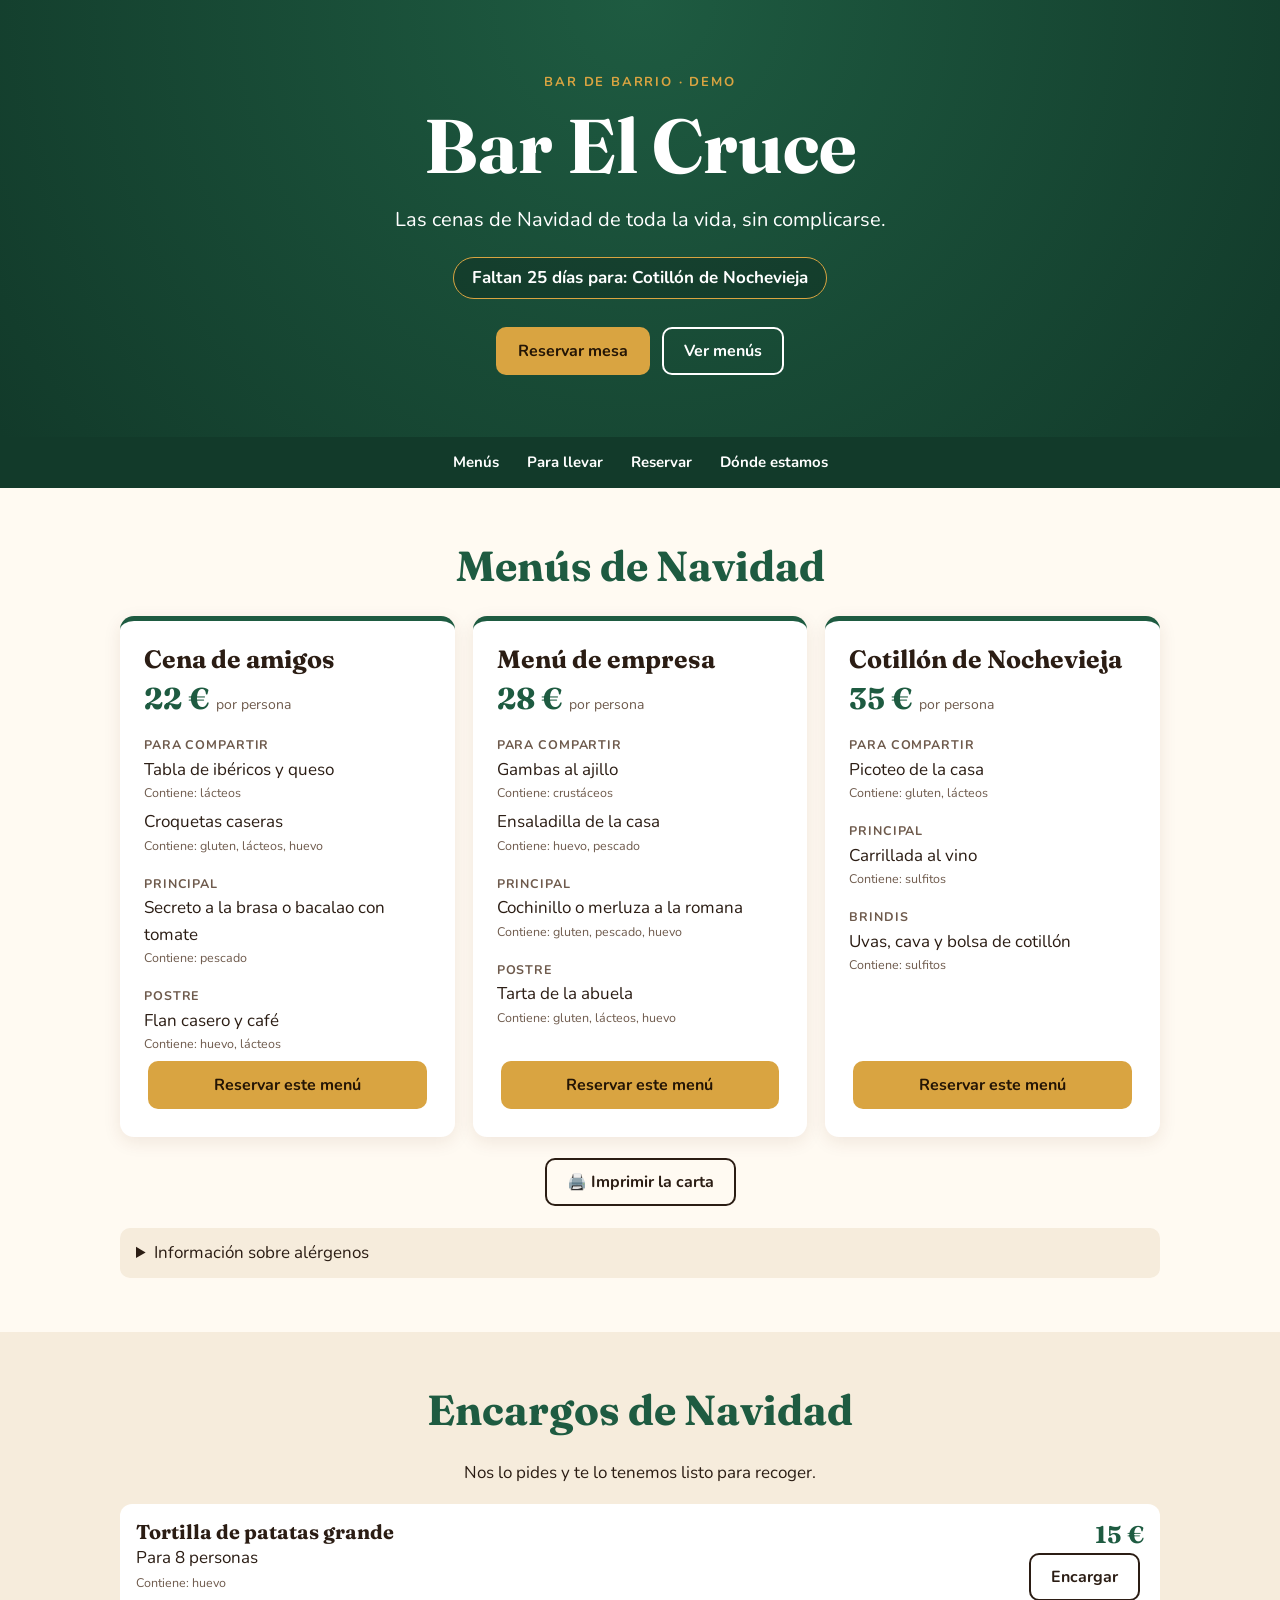
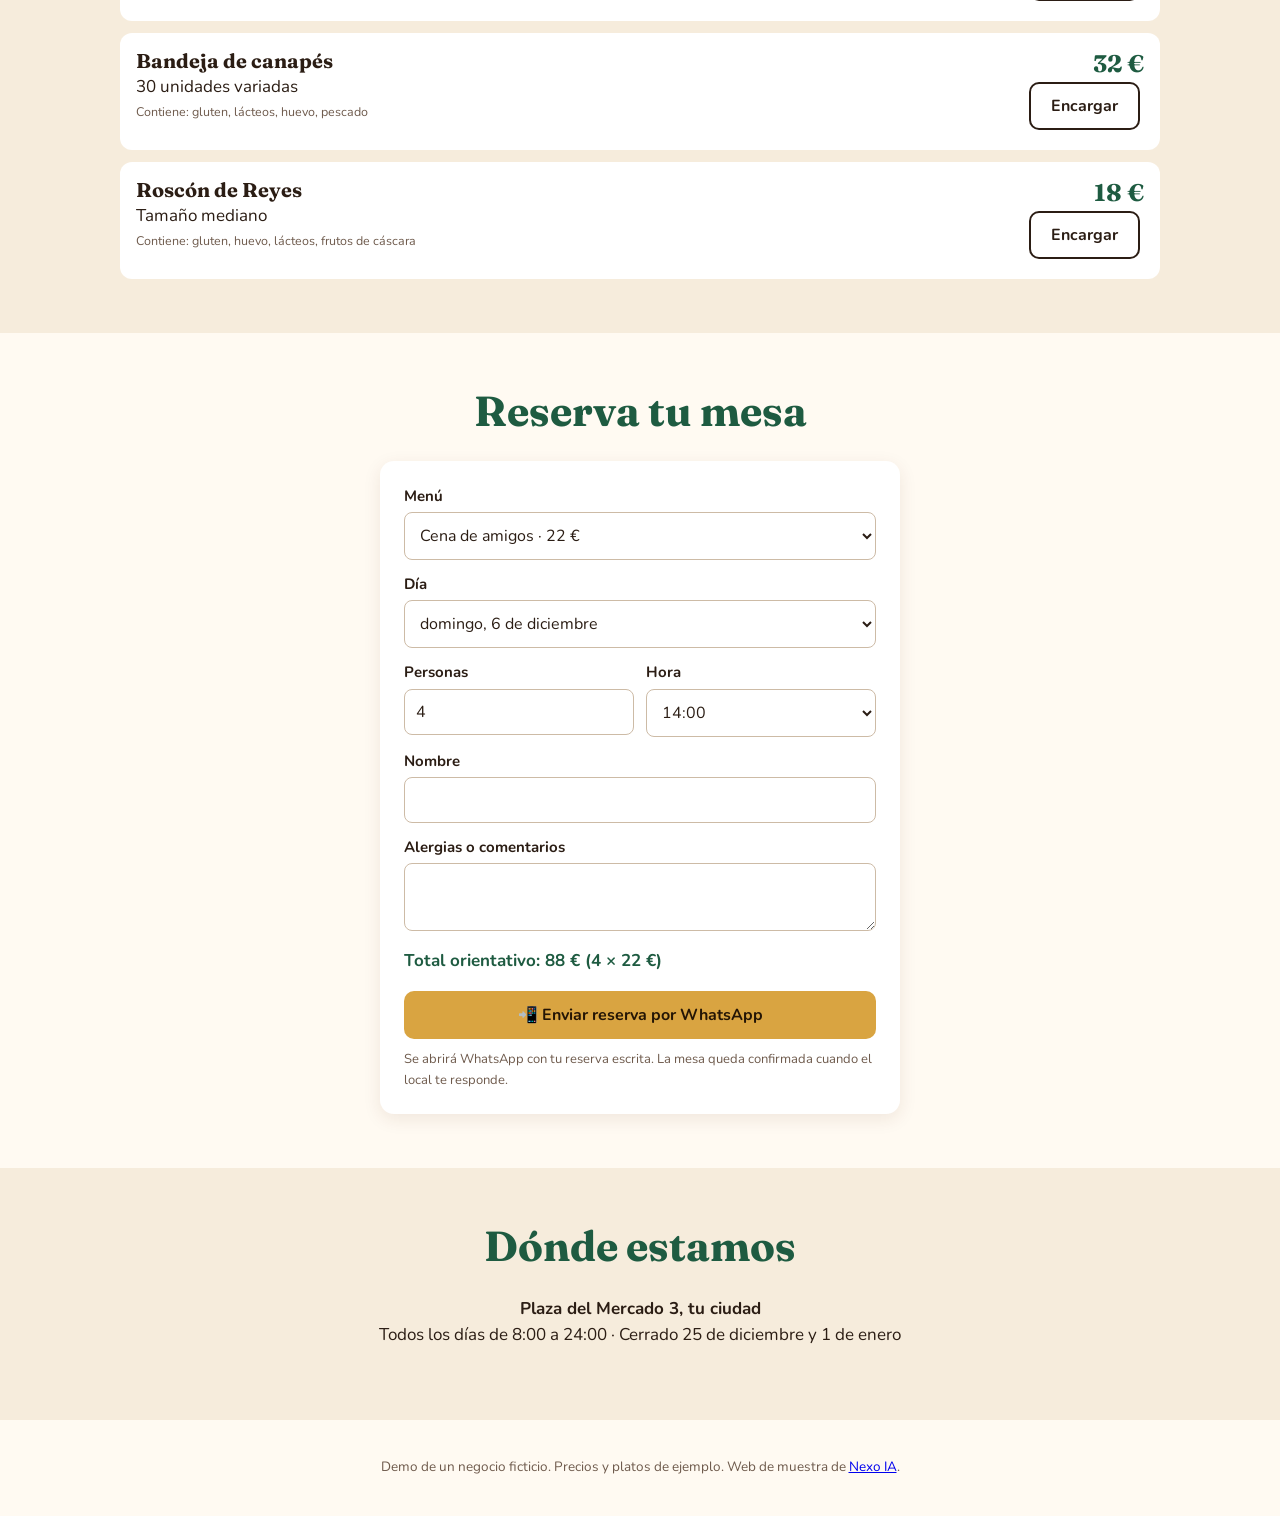
==== bar.html @ 9d5f45d3 "Demo web de Navidad para hostelería" ====
<!doctype html>
<html lang="es" data-local="bar">
<head>
<meta charset="utf-8"><meta name="viewport" content="width=device-width, initial-scale=1">
<title>Navidad</title>
<meta name="robots" content="noindex">
<link rel="stylesheet" href="https://fonts.googleapis.com/css2?family=Fraunces:wght@500;700&family=Nunito:wght@400;700&display=swap">
<link rel="stylesheet" href="estilos.css">
</head>
<body>
<div class="nieve" aria-hidden="true"></div>
<header class="portada">
  <p class="tipo" data-n="tipo"></p>
  <h1 data-n="nombre"></h1>
  <p class="lema" data-n="lema"></p>
  <div id="cuenta" class="cuenta" hidden></div>
  <a href="#reservar" class="boton">Reservar mesa</a>
  <a href="#menus" class="boton claro">Ver menús</a>
</header>
<nav class="menu"><a href="#menus">Menús</a><a href="#encargos">Para llevar</a><a href="#reservar">Reservar</a><a href="#donde">Dónde estamos</a></nav>
<main>
  <section id="menus"><h2>Menús de Navidad</h2><div id="lista-menus" class="tarjetas"></div>
    <p class="centro"><button id="imprimir" class="boton claro">🖨️ Imprimir la carta</button></p>
    <details class="alergenos"><summary>Información sobre alérgenos</summary><p>Cada plato indica sus alérgenos. Si tienes alguna alergia o intolerancia, avísanos al reservar. Tenemos la información completa a tu disposición.</p></details>
  </section>
  <section id="encargos" class="alterna"><h2 data-n="tituloEncargos"></h2><p class="centro" data-n="textoEncargos"></p><div id="lista-encargos" class="encargos"></div></section>
  <section id="reservar"><h2>Reserva tu mesa</h2>
    <form id="form" class="form">
      <label>Menú<select id="f-menu"></select></label>
      <label>Día<select id="f-dia"></select></label>
      <div class="dos"><label>Personas<input id="f-personas" type="number" min="1" max="60" value="4" inputmode="numeric"></label>
      <label>Hora<select id="f-hora"></select></label></div>
      <label>Nombre<input id="f-nombre" required maxlength="60" autocomplete="name"></label>
      <label>Alergias o comentarios<textarea id="f-nota" rows="2" maxlength="300"></textarea></label>
      <p id="total" class="total"></p>
      <button class="boton" type="submit">📲 Enviar reserva por WhatsApp</button>
      <p class="pequeno">Se abrirá WhatsApp con tu reserva escrita. La mesa queda confirmada cuando el local te responde.</p>
    </form>
  </section>
  <section id="donde" class="alterna"><h2>Dónde estamos</h2><p class="centro"><b data-n="direccion"></b><br><span data-n="horario"></span></p></section>
</main>
<footer><p>Demo de un negocio ficticio. Precios y platos de ejemplo. Web de muestra de <a href="https://sergio-sysops.github.io/nexo-ia/">Nexo IA</a>.</p></footer>
<script src="datos.js"></script><script src="app.js"></script>
</body></html>
---- estilos.css ----
:root{--fondo:#fffaf2;--texto:#2b1d14;--suave:#6e5a4c;--clara:#fff;--alterna:#f6ecdc}
.rojo{--prin:#8e1b24;--osc:#5c0f16;--acento:#c9a227}
.verde{--prin:#1e5b41;--osc:#123a2a;--acento:#d9a441}
*{box-sizing:border-box}html{scroll-behavior:smooth}body{margin:0;background:var(--fondo);color:var(--texto);font:17px/1.55 Nunito,system-ui,sans-serif}
[hidden]{display:none!important}
h1,h2,h3{font-family:Fraunces,Georgia,serif;line-height:1.15;margin:0}
.portada{position:relative;padding:72px 22px 58px;text-align:center;color:#fff;background:radial-gradient(circle at 50% 0,var(--prin),var(--osc))}
.portada h1{font-size:clamp(42px,10vw,76px)}.tipo{letter-spacing:.14em;text-transform:uppercase;font-size:13px;color:var(--acento);font-weight:700;margin:0 0 10px}
.lema{font-size:20px;max-width:560px;margin:14px auto 22px}
.cuenta{display:inline-block;background:#0003;border:1px solid var(--acento);border-radius:30px;padding:7px 18px;margin:0 auto 24px;font-weight:700;display:block;width:fit-content}
.boton{display:inline-block;background:var(--acento);color:#241505;font:700 16px Nunito,sans-serif;padding:13px 22px;border:0;border-radius:10px;text-decoration:none;cursor:pointer;margin:4px}
.boton.claro{background:transparent;color:inherit;box-shadow:inset 0 0 0 2px currentColor}
.menu{position:sticky;top:0;z-index:5;display:flex;justify-content:center;gap:4px;background:var(--osc);padding:6px;overflow-x:auto}
.menu a{color:#fff;text-decoration:none;padding:8px 12px;font-weight:700;font-size:15px;white-space:nowrap}
section{padding:54px 18px;scroll-margin-top:46px}section>*{max-width:1040px;margin-left:auto;margin-right:auto}
.alterna{background:var(--alterna)}h2{font-size:clamp(30px,6vw,42px);text-align:center;margin-bottom:26px;color:var(--prin)}
.centro{text-align:center}.tarjetas{display:grid;grid-template-columns:repeat(auto-fit,minmax(280px,1fr));gap:18px}
.tarjeta{background:var(--clara);border-radius:14px;padding:24px;border-top:5px solid var(--prin);box-shadow:0 5px 18px #5c2b1218;display:flex;flex-direction:column}
.tarjeta h3{font-size:25px}.precio{font:700 30px Fraunces,serif;color:var(--prin);margin:6px 0}.precio small{font:400 14px Nunito,sans-serif;color:var(--suave)}
.tarjeta h4{margin:12px 0 2px;text-transform:uppercase;letter-spacing:.07em;font-size:12.5px;color:var(--suave)}.plato{margin:0 0 7px}.tarjeta .boton{margin-top:auto}
.al{display:block;font-size:12.5px;color:var(--suave)}.alergenos{margin-top:18px;background:var(--alterna);padding:12px 16px;border-radius:10px}
.encargos{display:grid;gap:12px}.encargo{display:flex;justify-content:space-between;gap:14px;background:var(--clara);border-radius:12px;padding:16px}
.encargo h3{font-size:20px}.encargo p{margin:2px 0}.der{text-align:right;flex:none}.der b{display:block;font:700 24px Fraunces,serif;color:var(--prin)}
.form{max-width:520px;background:var(--clara);padding:24px;border-radius:14px;box-shadow:0 5px 18px #5c2b1218}
.form label{display:block;font-weight:700;margin-bottom:13px;font-size:15px}.form input,.form select,.form textarea{display:block;width:100%;margin-top:4px;padding:11px;font:16px Nunito,sans-serif;border:1px solid #cdbba6;border-radius:8px;background:#fff;color:inherit}
.dos{display:grid;grid-template-columns:1fr 1fr;gap:12px}.total{font-weight:700;color:var(--prin)}.form .boton{width:100%;margin:0}.pequeno{font-size:13px;color:var(--suave);margin:10px 0 0}
footer{text-align:center;padding:24px 16px;font-size:13.5px;color:var(--suave)}
.nieve{position:fixed;inset:0;pointer-events:none;z-index:9;overflow:hidden}.nieve i{position:absolute;top:-10px;width:6px;height:6px;border-radius:50%;background:#fff;box-shadow:0 0 2px #0002;animation:cae linear infinite}
@keyframes cae{to{transform:translate(30px,105vh)}}
@media(max-width:520px){.encargo{flex-direction:column}.der{text-align:left;display:flex;justify-content:space-between;align-items:center}}
@media print{.nieve,.menu,.boton,#encargos,#reservar,#donde,.cuenta,footer{display:none!important}body{background:#fff;font-size:12.5pt}.portada{background:none;color:#000;padding:0}.tarjetas{display:block}.tarjeta{box-shadow:none;break-inside:avoid;margin-bottom:12pt;border:1px solid #999}section{padding:10pt 0}}
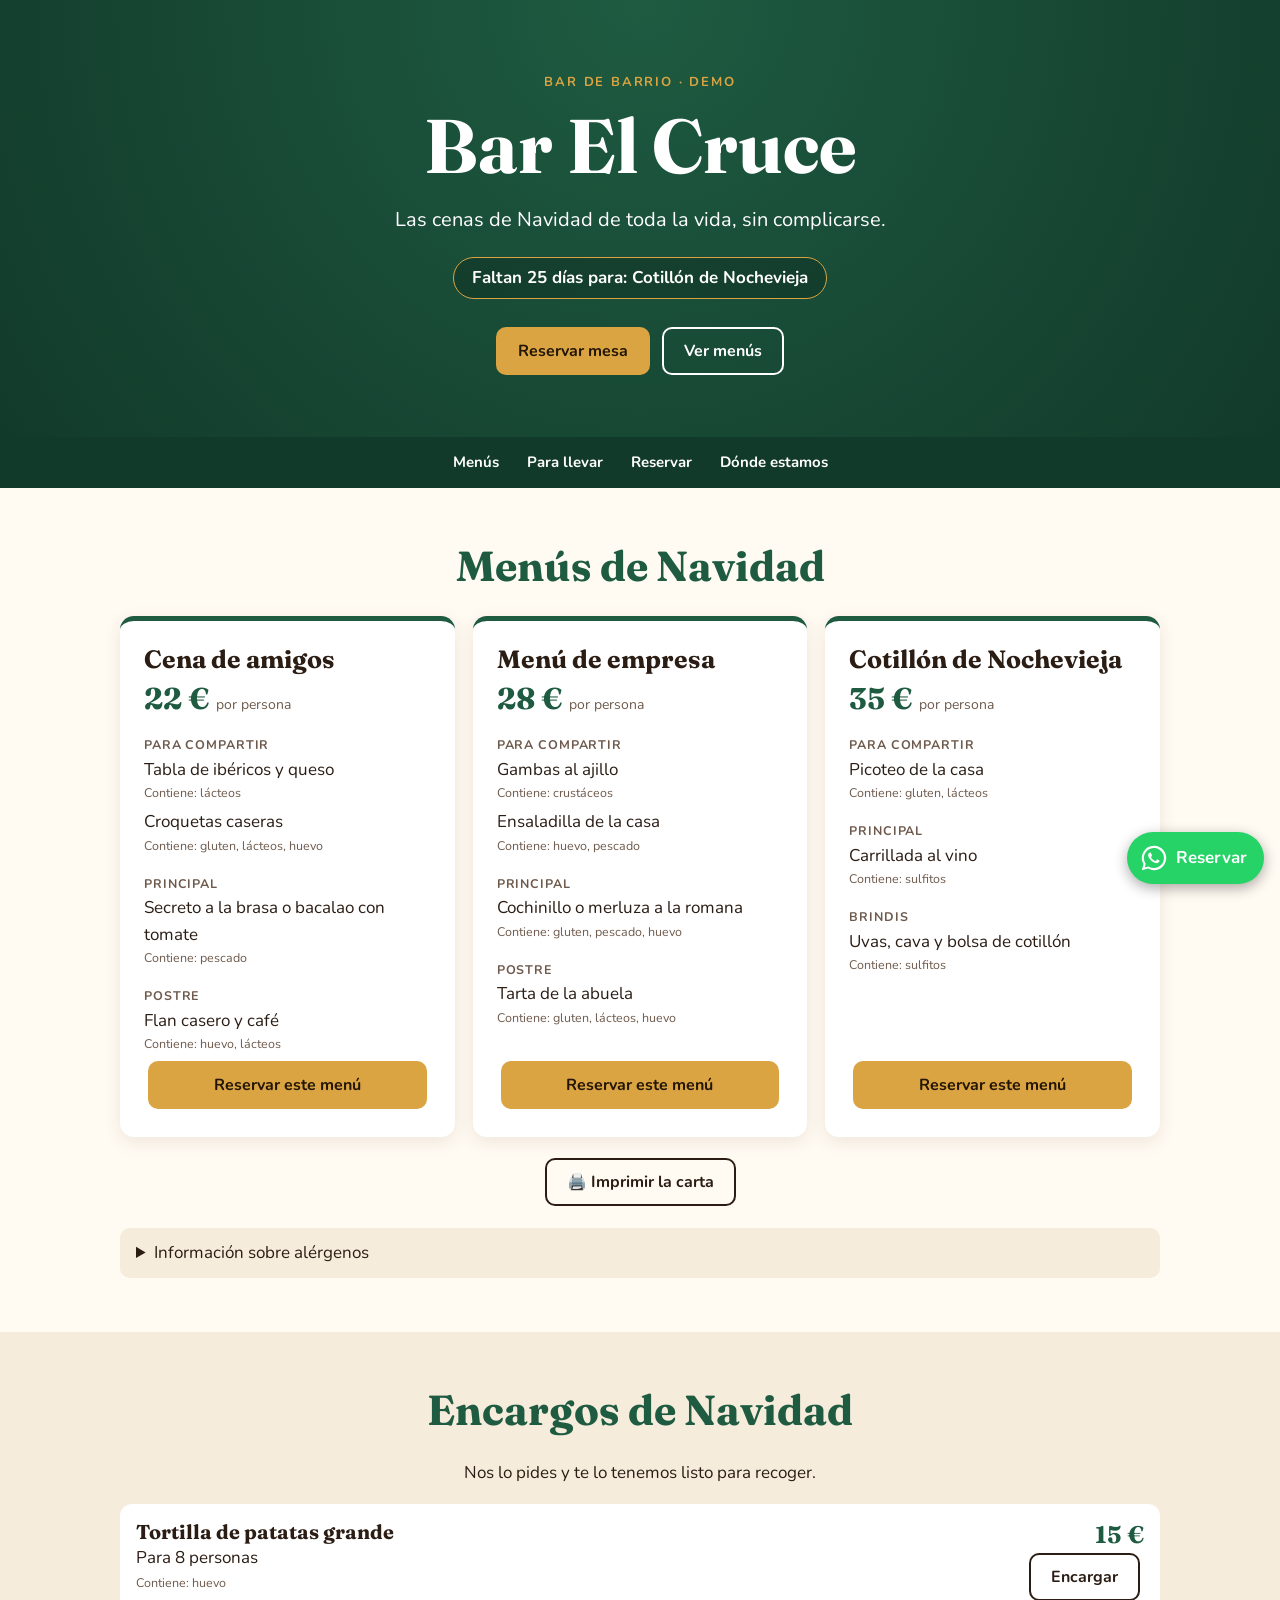
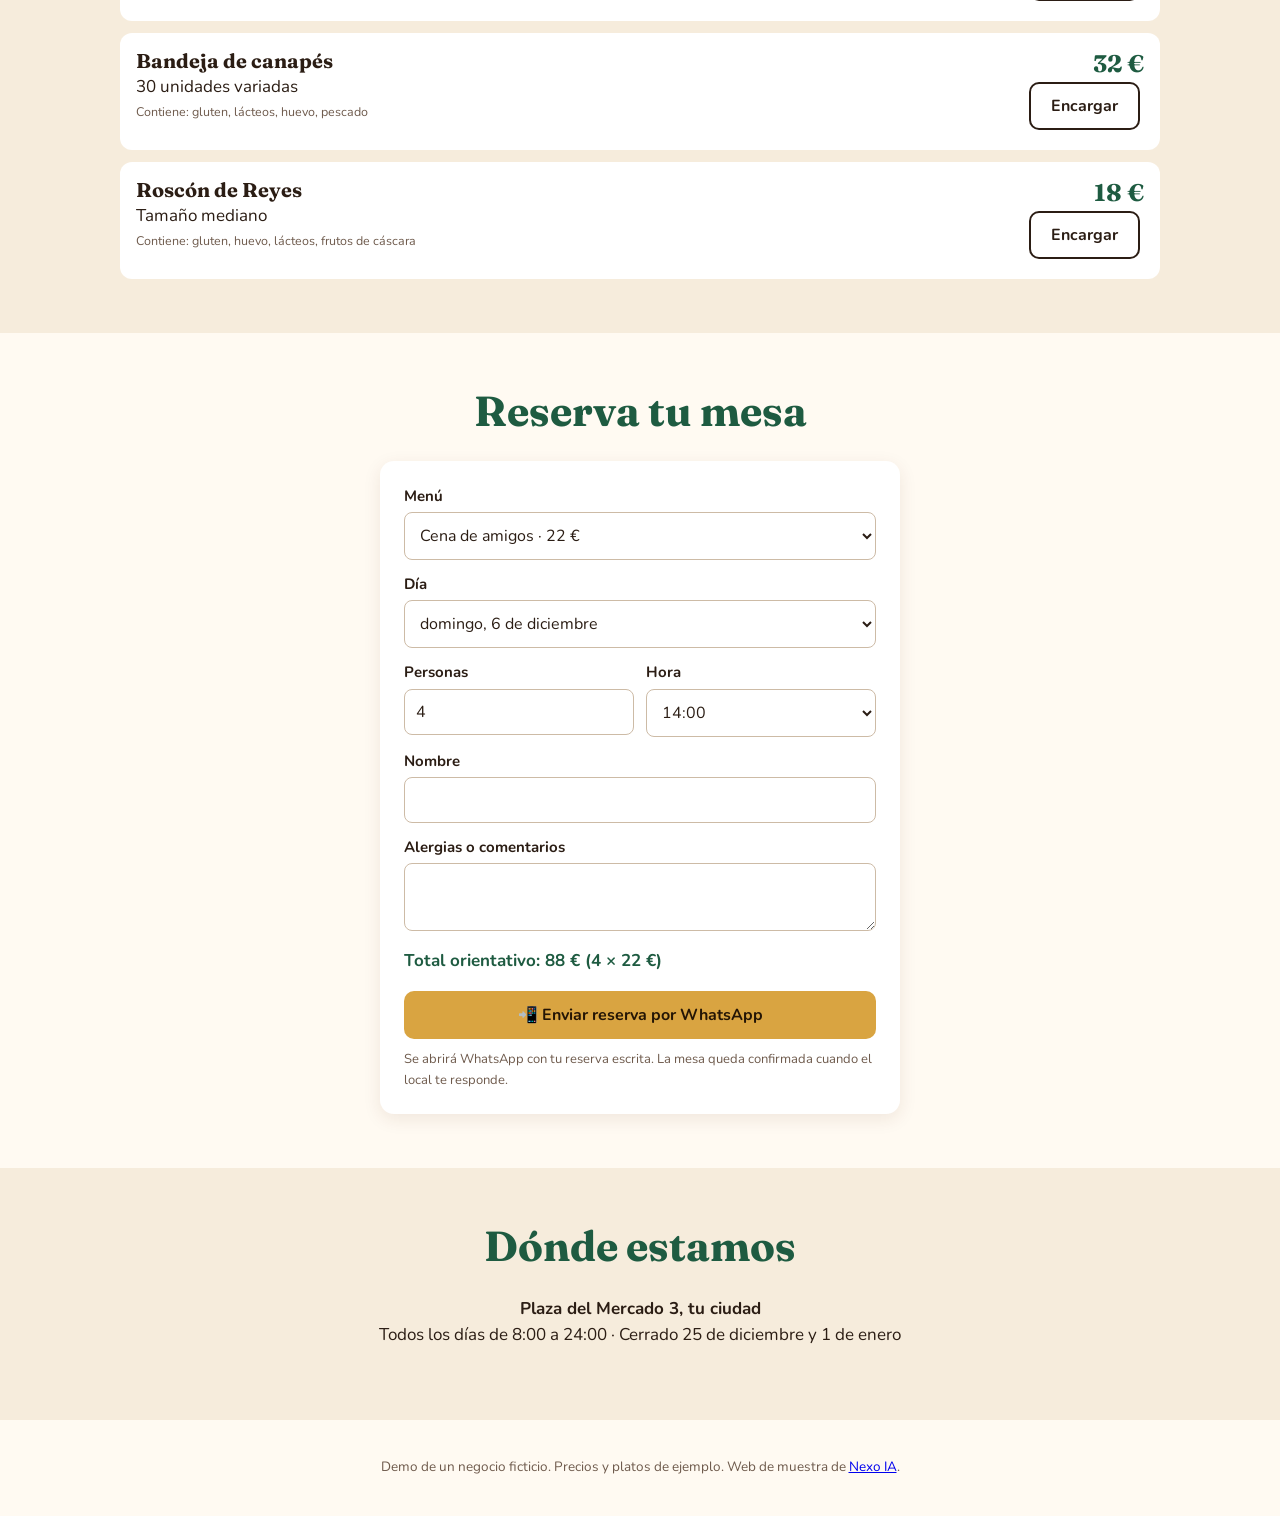
==== commit 71dc6ba0: "Botón fijo de WhatsApp" ====
--- a/bar.html
+++ b/bar.html
@@ -39,6 +39,7 @@
   </section>
   <section id="donde" class="alterna"><h2>Dónde estamos</h2><p class="centro"><b data-n="direccion"></b><br><span data-n="horario"></span></p></section>
 </main>
+<a id="flotante" class="flotante" target="_blank" rel="noopener" aria-label="Reservar por WhatsApp"><svg viewBox="0 0 32 32" aria-hidden="true"><path fill="#fff" d="M16 3a13 13 0 0 0-11.2 19.6L3 29l6.6-1.7A13 13 0 1 0 16 3zm0 23.7a10.7 10.7 0 0 1-5.5-1.5l-.4-.2-3.9 1 1-3.8-.3-.4A10.7 10.7 0 1 1 16 26.700zm5.9-8c-.3-.2-1.900-.9-2.200-1s-.500-.200-.700.200l-1 1.200c-.200.200-.400.200-.700.100a8.800 8.800 0 0 1-4.400-3.800c-.300-.600.300-.500.900-1.800.100-.200 0-.400 0-.600l-1-2.300c-.200-.600-.500-.500-.700-.500h-.600a1.100 1.100 0 0 0-.800.400 3.400 3.400 0 0 0-1 2.500 5.800 5.800 0 0 0 1.200 3.100 13.300 13.300 0 0 0 5.100 4.500c1.900.800 2.600.900 3.600.700a3 3 0 0 0 2-1.400 2.400 2.400 0 0 0 .2-1.400c-.100-.100-.300-.200-.600-.300z"/></svg><span>Reservar</span></a>
 <footer><p>Demo de un negocio ficticio. Precios y platos de ejemplo. Web de muestra de <a href="https://sergio-sysops.github.io/nexo-ia/">Nexo IA</a>.</p></footer>
 <script src="datos.js"></script><script src="app.js"></script>
 </body></html>
--- a/estilos.css
+++ b/estilos.css
@@ -27,5 +27,8 @@
 footer{text-align:center;padding:24px 16px;font-size:13.5px;color:var(--suave)}
 .nieve{position:fixed;inset:0;pointer-events:none;z-index:9;overflow:hidden}.nieve i{position:absolute;top:-10px;width:6px;height:6px;border-radius:50%;background:#fff;box-shadow:0 0 2px #0002;animation:cae linear infinite}
 @keyframes cae{to{transform:translate(30px,105vh)}}
+.flotante{position:fixed;right:16px;bottom:16px;z-index:8;display:flex;align-items:center;gap:7px;background:#25d366;color:#fff;text-decoration:none;font-weight:700;padding:11px 17px 11px 12px;border-radius:30px;box-shadow:0 4px 14px #0005}
+.flotante svg{width:30px;height:30px;display:block}
+.flotante:hover{background:#1fb855}
 @media(max-width:520px){.encargo{flex-direction:column}.der{text-align:left;display:flex;justify-content:space-between;align-items:center}}
-@media print{.nieve,.menu,.boton,#encargos,#reservar,#donde,.cuenta,footer{display:none!important}body{background:#fff;font-size:12.5pt}.portada{background:none;color:#000;padding:0}.tarjetas{display:block}.tarjeta{box-shadow:none;break-inside:avoid;margin-bottom:12pt;border:1px solid #999}section{padding:10pt 0}}
+@media print{.nieve,.flotante,.menu,.boton,#encargos,#reservar,#donde,.cuenta,footer{display:none!important}body{background:#fff;font-size:12.5pt}.portada{background:none;color:#000;padding:0}.tarjetas{display:block}.tarjeta{box-shadow:none;break-inside:avoid;margin-bottom:12pt;border:1px solid #999}section{padding:10pt 0}}
